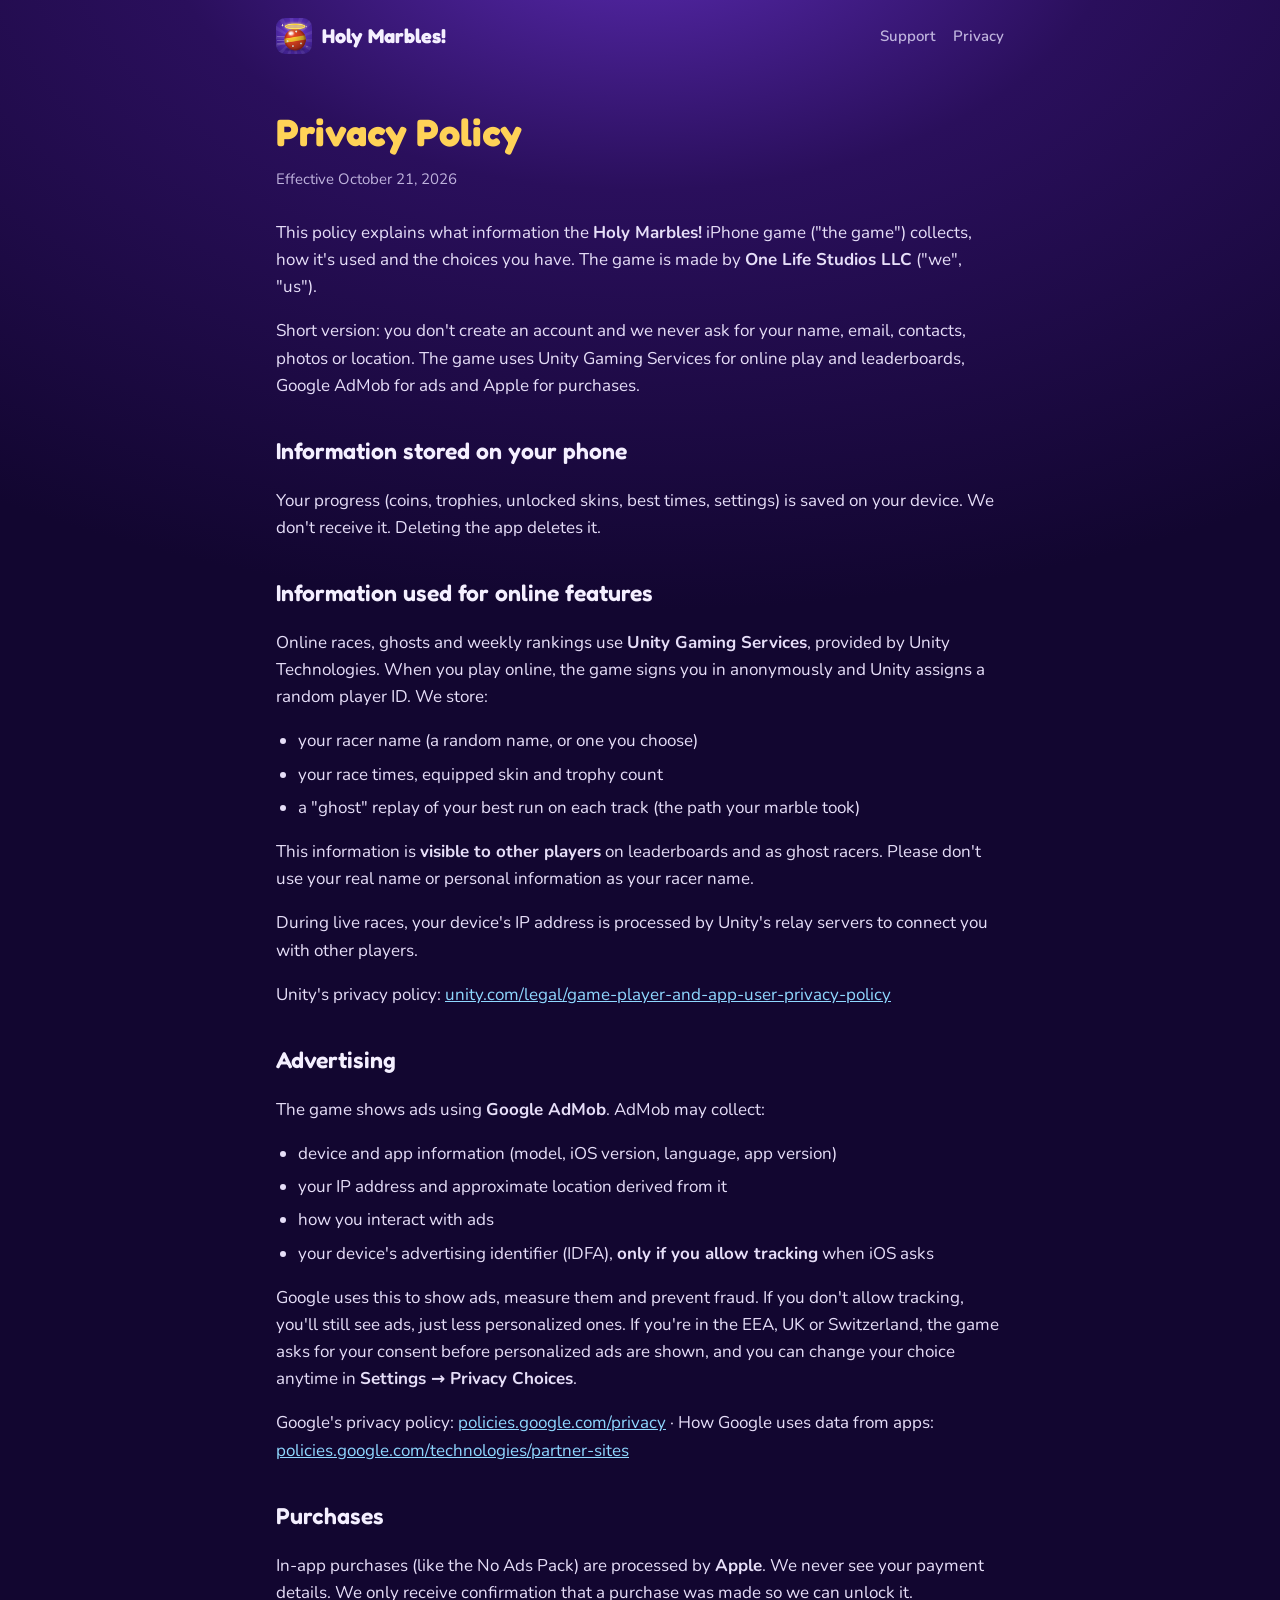
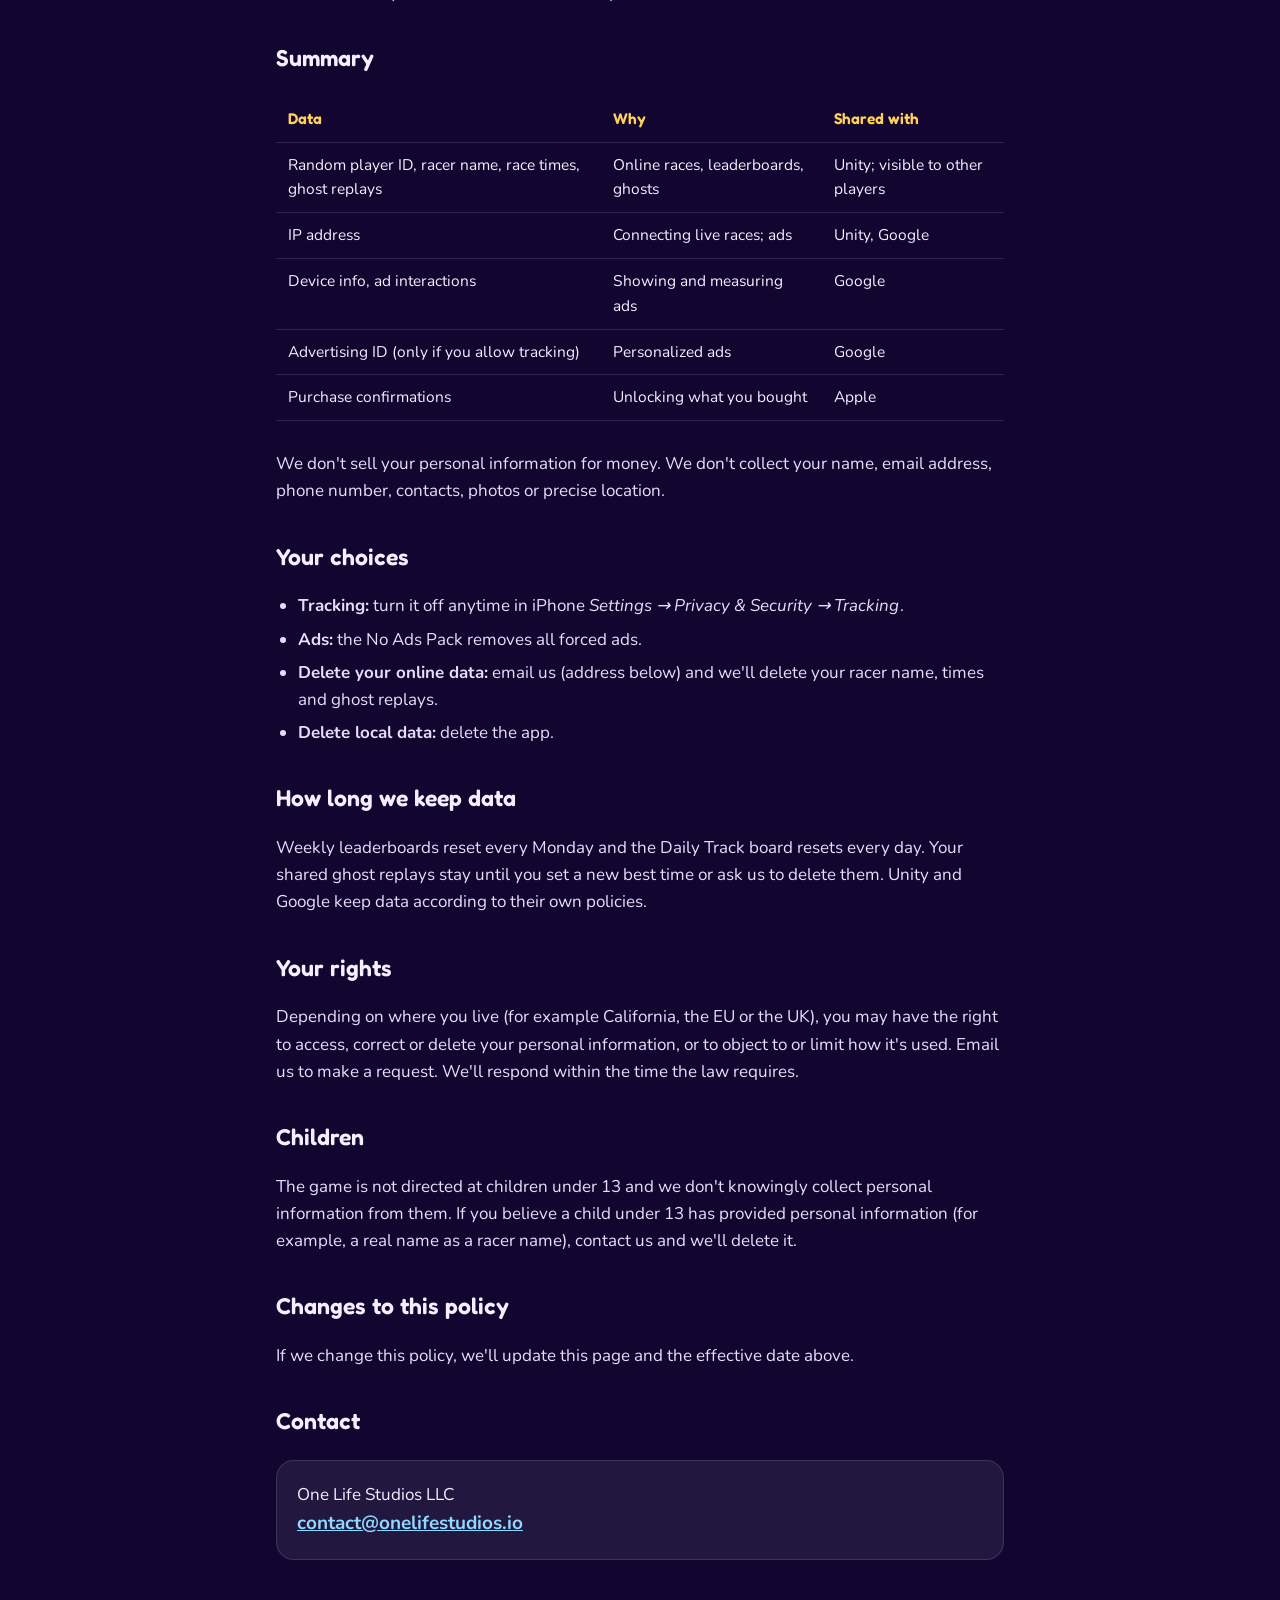
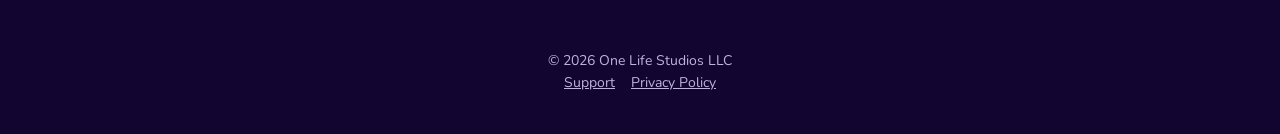
==== privacy/index.html @ 9f957c3b "Holy Marbles! website: home, support, privacy policy Co-Authored-By: Claude Opus 5.5 <noreply@anthro" ====
<!doctype html>
<html lang="en">
<head>
<meta charset="utf-8">
<meta name="viewport" content="width=device-width, initial-scale=1">
<title>Privacy Policy — Holy Marbles!</title>
<meta name="description" content="Privacy Policy for the Holy Marbles! iPhone game.">
<link rel="icon" href="../img/favicon.png">
<link rel="apple-touch-icon" href="../img/apple-touch-icon.png">
<link rel="stylesheet" href="../style.css">
</head>
<body>
<div class="wrap">
  <header class="top">
    <a class="brand" href="../"><img src="../img/favicon.png" alt=""><span>Holy Marbles!</span></a>
    <nav><a href="../support/">Support</a><a href="../privacy/">Privacy</a></nav>
  </header>

  <article class="doc">
    <h1>Privacy Policy</h1>
    <p class="updated">Effective October 21, 2026</p>

    <p>This policy explains what information the <strong>Holy Marbles!</strong> iPhone game ("the game") collects, how it's used and the choices you have. The game is made by <strong>One Life Studios LLC</strong> ("we", "us").</p>
    <p>Short version: you don't create an account and we never ask for your name, email, contacts, photos or location. The game uses Unity Gaming Services for online play and leaderboards, Google AdMob for ads and Apple for purchases.</p>

    <h2>Information stored on your phone</h2>
    <p>Your progress (coins, trophies, unlocked skins, best times, settings) is saved on your device. We don't receive it. Deleting the app deletes it.</p>

    <h2>Information used for online features</h2>
    <p>Online races, ghosts and weekly rankings use <strong>Unity Gaming Services</strong>, provided by Unity Technologies. When you play online, the game signs you in anonymously and Unity assigns a random player ID. We store:</p>
    <ul>
      <li>your racer name (a random name, or one you choose)</li>
      <li>your race times, equipped skin and trophy count</li>
      <li>a "ghost" replay of your best run on each track (the path your marble took)</li>
    </ul>
    <p>This information is <strong>visible to other players</strong> on leaderboards and as ghost racers. Please don't use your real name or personal information as your racer name.</p>
    <p>During live races, your device's IP address is processed by Unity's relay servers to connect you with other players.</p>
    <p>Unity's privacy policy: <a href="https://unity.com/legal/game-player-and-app-user-privacy-policy">unity.com/legal/game-player-and-app-user-privacy-policy</a></p>

    <h2>Advertising</h2>
    <p>The game shows ads using <strong>Google AdMob</strong>. AdMob may collect:</p>
    <ul>
      <li>device and app information (model, iOS version, language, app version)</li>
      <li>your IP address and approximate location derived from it</li>
      <li>how you interact with ads</li>
      <li>your device's advertising identifier (IDFA), <strong>only if you allow tracking</strong> when iOS asks</li>
    </ul>
    <p>Google uses this to show ads, measure them and prevent fraud. If you don't allow tracking, you'll still see ads, just less personalized ones. If you're in the EEA, UK or Switzerland, the game asks for your consent before personalized ads are shown, and you can change your choice anytime in <strong>Settings → Privacy Choices</strong>.</p>
    <p>Google's privacy policy: <a href="https://policies.google.com/privacy">policies.google.com/privacy</a> · How Google uses data from apps: <a href="https://policies.google.com/technologies/partner-sites">policies.google.com/technologies/partner-sites</a></p>

    <h2>Purchases</h2>
    <p>In-app purchases (like the No Ads Pack) are processed by <strong>Apple</strong>. We never see your payment details. We only receive confirmation that a purchase was made so we can unlock it.</p>

    <h2>Summary</h2>
    <div class="table-scroll">
    <table>
      <tr><th>Data</th><th>Why</th><th>Shared with</th></tr>
      <tr><td>Random player ID, racer name, race times, ghost replays</td><td>Online races, leaderboards, ghosts</td><td>Unity; visible to other players</td></tr>
      <tr><td>IP address</td><td>Connecting live races; ads</td><td>Unity, Google</td></tr>
      <tr><td>Device info, ad interactions</td><td>Showing and measuring ads</td><td>Google</td></tr>
      <tr><td>Advertising ID (only if you allow tracking)</td><td>Personalized ads</td><td>Google</td></tr>
      <tr><td>Purchase confirmations</td><td>Unlocking what you bought</td><td>Apple</td></tr>
    </table>
    </div>
    <p>We don't sell your personal information for money. We don't collect your name, email address, phone number, contacts, photos or precise location.</p>

    <h2>Your choices</h2>
    <ul>
      <li><strong>Tracking:</strong> turn it off anytime in iPhone <em>Settings → Privacy &amp; Security → Tracking</em>.</li>
      <li><strong>Ads:</strong> the No Ads Pack removes all forced ads.</li>
      <li><strong>Delete your online data:</strong> email us (address below) and we'll delete your racer name, times and ghost replays.</li>
      <li><strong>Delete local data:</strong> delete the app.</li>
    </ul>

    <h2>How long we keep data</h2>
    <p>Weekly leaderboards reset every Monday and the Daily Track board resets every day. Your shared ghost replays stay until you set a new best time or ask us to delete them. Unity and Google keep data according to their own policies.</p>

    <h2>Your rights</h2>
    <p>Depending on where you live (for example California, the EU or the UK), you may have the right to access, correct or delete your personal information, or to object to or limit how it's used. Email us to make a request. We'll respond within the time the law requires.</p>

    <h2>Children</h2>
    <p>The game is not directed at children under 13 and we don't knowingly collect personal information from them. If you believe a child under 13 has provided personal information (for example, a real name as a racer name), contact us and we'll delete it.</p>

    <h2>Changes to this policy</h2>
    <p>If we change this policy, we'll update this page and the effective date above.</p>

    <h2>Contact</h2>
    <div class="contact">
      One Life Studios LLC<br>
      <a href="mailto:contact@onelifestudios.io">contact@onelifestudios.io</a>
    </div>
  </article>

  <footer>
    © 2026 One Life Studios LLC
    <br><a href="../support/">Support</a><a href="../privacy/">Privacy Policy</a>
  </footer>
</div>
</body>
</html>
---- style.css ----
@import url('https://fonts.googleapis.com/css2?family=Fredoka:wght@500;600;700&family=Nunito:wght@400;600;700&display=swap');

:root {
  --bg-1: #2a0f5c;
  --bg-2: #120630;
  --card: rgba(255, 255, 255, 0.07);
  --card-border: rgba(255, 255, 255, 0.12);
  --text: #f4efff;
  --muted: #bfb3dd;
  --gold: #ffd257;
  --gold-deep: #f5a623;
  --link: #8fd8ff;
}

* { box-sizing: border-box; }

html, body { margin: 0; padding: 0; }

body {
  background: radial-gradient(1200px 700px at 50% -10%, #5b2bb3 0%, var(--bg-1) 40%, var(--bg-2) 100%) fixed;
  background-color: var(--bg-2);
  color: var(--text);
  font-family: 'Nunito', system-ui, -apple-system, sans-serif;
  font-size: 17px;
  line-height: 1.6;
  min-height: 100vh;
}

a { color: var(--link); }

.wrap { max-width: 760px; margin: 0 auto; padding: 0 16px; }

header.top {
  display: flex; align-items: center; justify-content: space-between;
  padding: 18px 0;
}
header.top a.brand {
  display: flex; align-items: center; gap: 10px;
  font-family: 'Fredoka', sans-serif; font-weight: 700; font-size: 20px;
  color: var(--text); text-decoration: none;
}
header.top a.brand img { width: 36px; height: 36px; border-radius: 9px; }
header.top nav a {
  color: var(--muted); text-decoration: none; margin-left: 18px; font-weight: 600; font-size: 15px;
}
header.top nav a:hover { color: var(--text); }

.hero { text-align: center; padding: 40px 0 24px; }
.hero img.icon {
  width: 168px; height: 168px; border-radius: 38px;
  box-shadow: 0 18px 50px rgba(0, 0, 0, 0.45), 0 0 0 1px rgba(255,255,255,0.08);
}
.hero h1 {
  font-family: 'Fredoka', sans-serif; font-weight: 700;
  font-size: clamp(44px, 9vw, 72px); line-height: 1.05;
  margin: 28px 0 10px;
  color: var(--gold);
  text-shadow: 0 4px 0 #b86b00, 0 10px 30px rgba(0,0,0,0.4);
}
.hero p.tag { font-size: 20px; color: var(--muted); margin: 0 auto 28px; max-width: 520px; }

.btn {
  display: inline-block; font-family: 'Fredoka', sans-serif; font-weight: 600; font-size: 19px;
  padding: 14px 28px; border-radius: 16px; text-decoration: none;
  background: linear-gradient(180deg, var(--gold), var(--gold-deep)); color: #3a1a00;
  box-shadow: 0 5px 0 #b86b00;
}
.btn.soon { opacity: 0.85; cursor: default; }

.features {
  display: grid; grid-template-columns: repeat(auto-fit, minmax(210px, 1fr)); gap: 14px;
  margin: 44px 0;
}
.card {
  background: var(--card); border: 1px solid var(--card-border); border-radius: 18px; padding: 18px 20px;
}
.card h3 { font-family: 'Fredoka', sans-serif; font-weight: 600; margin: 0 0 6px; font-size: 19px; color: var(--gold); }
.card p { margin: 0; color: var(--muted); font-size: 15.5px; }

article.doc { padding: 20px 0 40px; }
article.doc h1 { font-family: 'Fredoka', sans-serif; font-weight: 700; font-size: 38px; margin: 10px 0 4px; color: var(--gold); }
article.doc .updated { color: var(--muted); margin: 0 0 28px; font-size: 15px; }
article.doc h2 { font-family: 'Fredoka', sans-serif; font-weight: 600; font-size: 23px; margin: 34px 0 8px; }
article.doc p, article.doc li { color: #e6def8; }
article.doc ul { padding-left: 22px; }
article.doc li { margin: 6px 0; }
article.doc table { width: 100%; border-collapse: collapse; margin: 12px 0; font-size: 15.5px; }
article.doc th, article.doc td { text-align: left; padding: 10px 12px; border-bottom: 1px solid var(--card-border); vertical-align: top; }
article.doc th { color: var(--gold); font-family: 'Fredoka', sans-serif; font-weight: 600; }
.table-scroll { overflow-x: auto; }

details { background: var(--card); border: 1px solid var(--card-border); border-radius: 14px; padding: 14px 18px; margin: 10px 0; }
details summary { cursor: pointer; font-weight: 700; }
details p { margin: 10px 0 0; }

.contact { background: var(--card); border: 1px solid var(--card-border); border-radius: 18px; padding: 20px; margin: 20px 0; }
.contact a { font-weight: 700; font-size: 19px; }

footer { text-align: center; color: var(--muted); font-size: 14px; padding: 30px 0 40px; }
footer a { color: var(--muted); margin: 0 8px; }

@media (max-width: 520px) {
  header.top nav a { margin-left: 12px; font-size: 14px; }
  header.top a.brand span { display: none; }
}
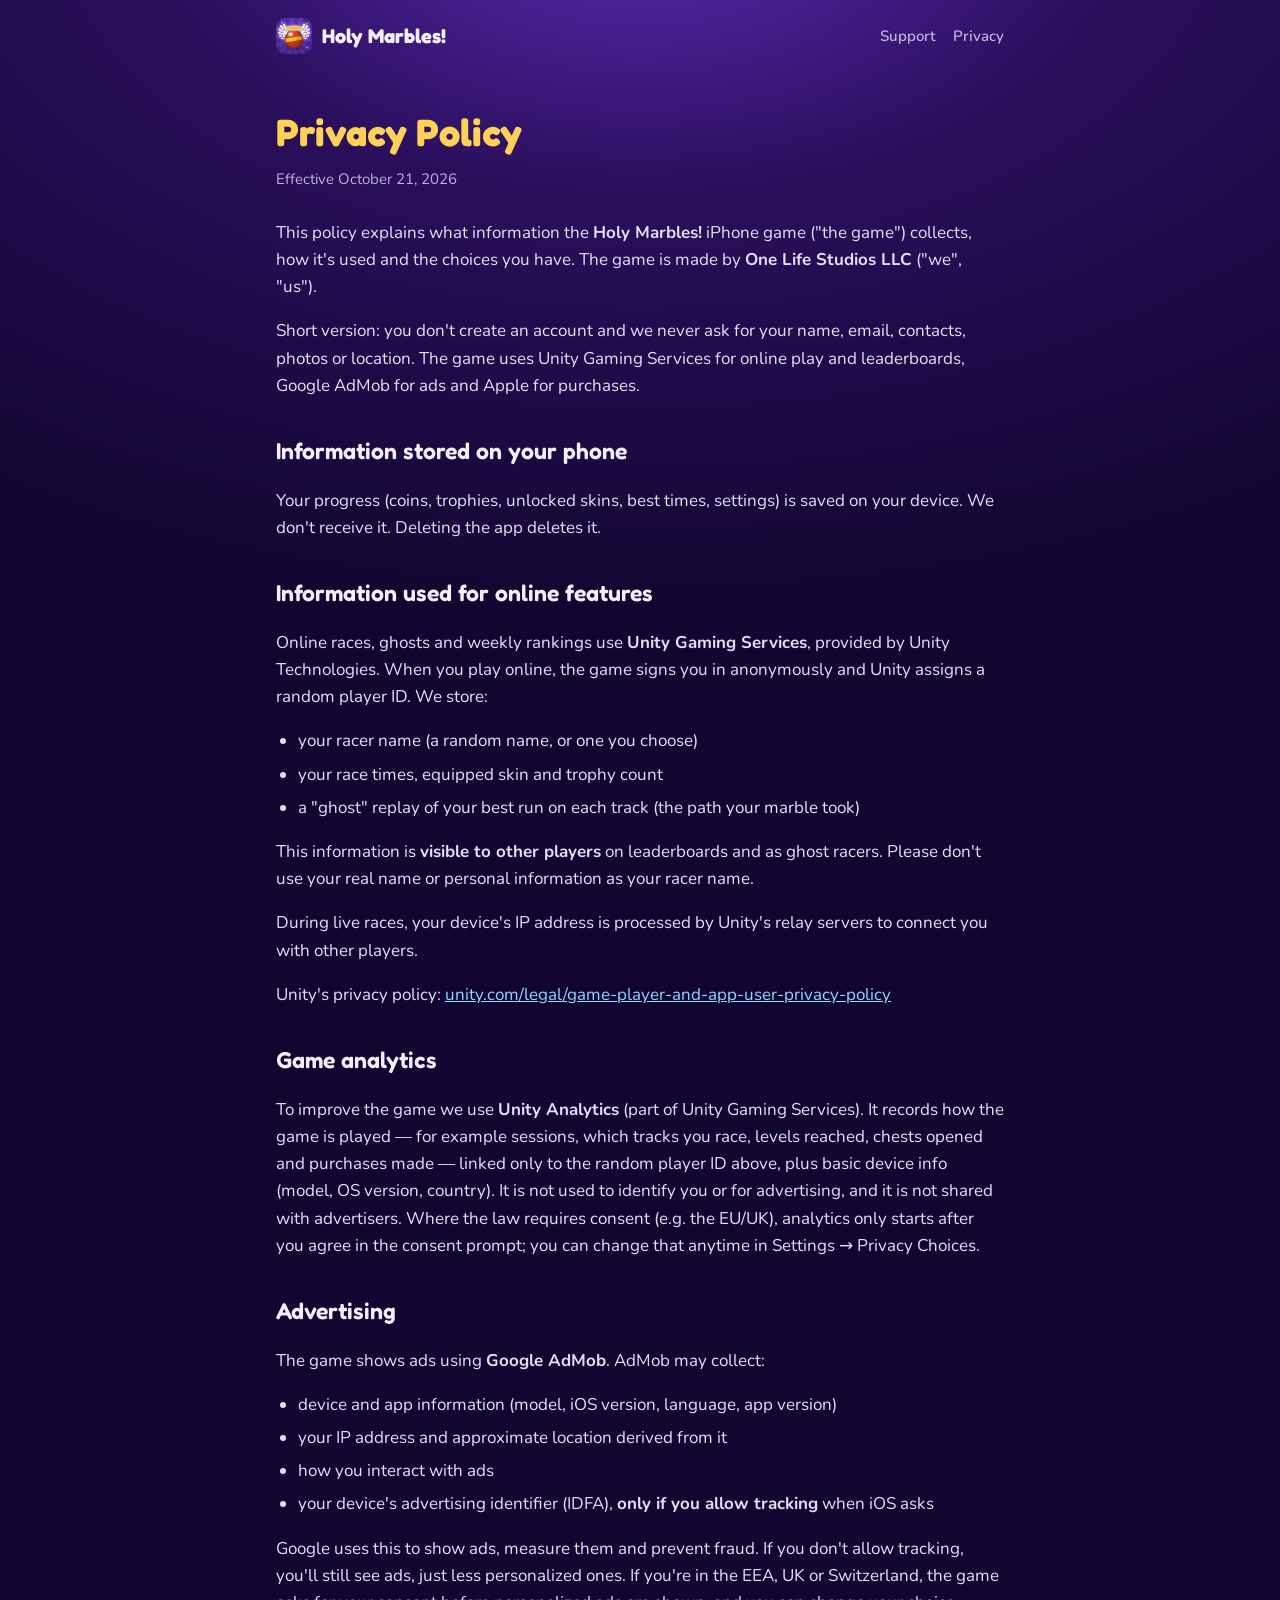
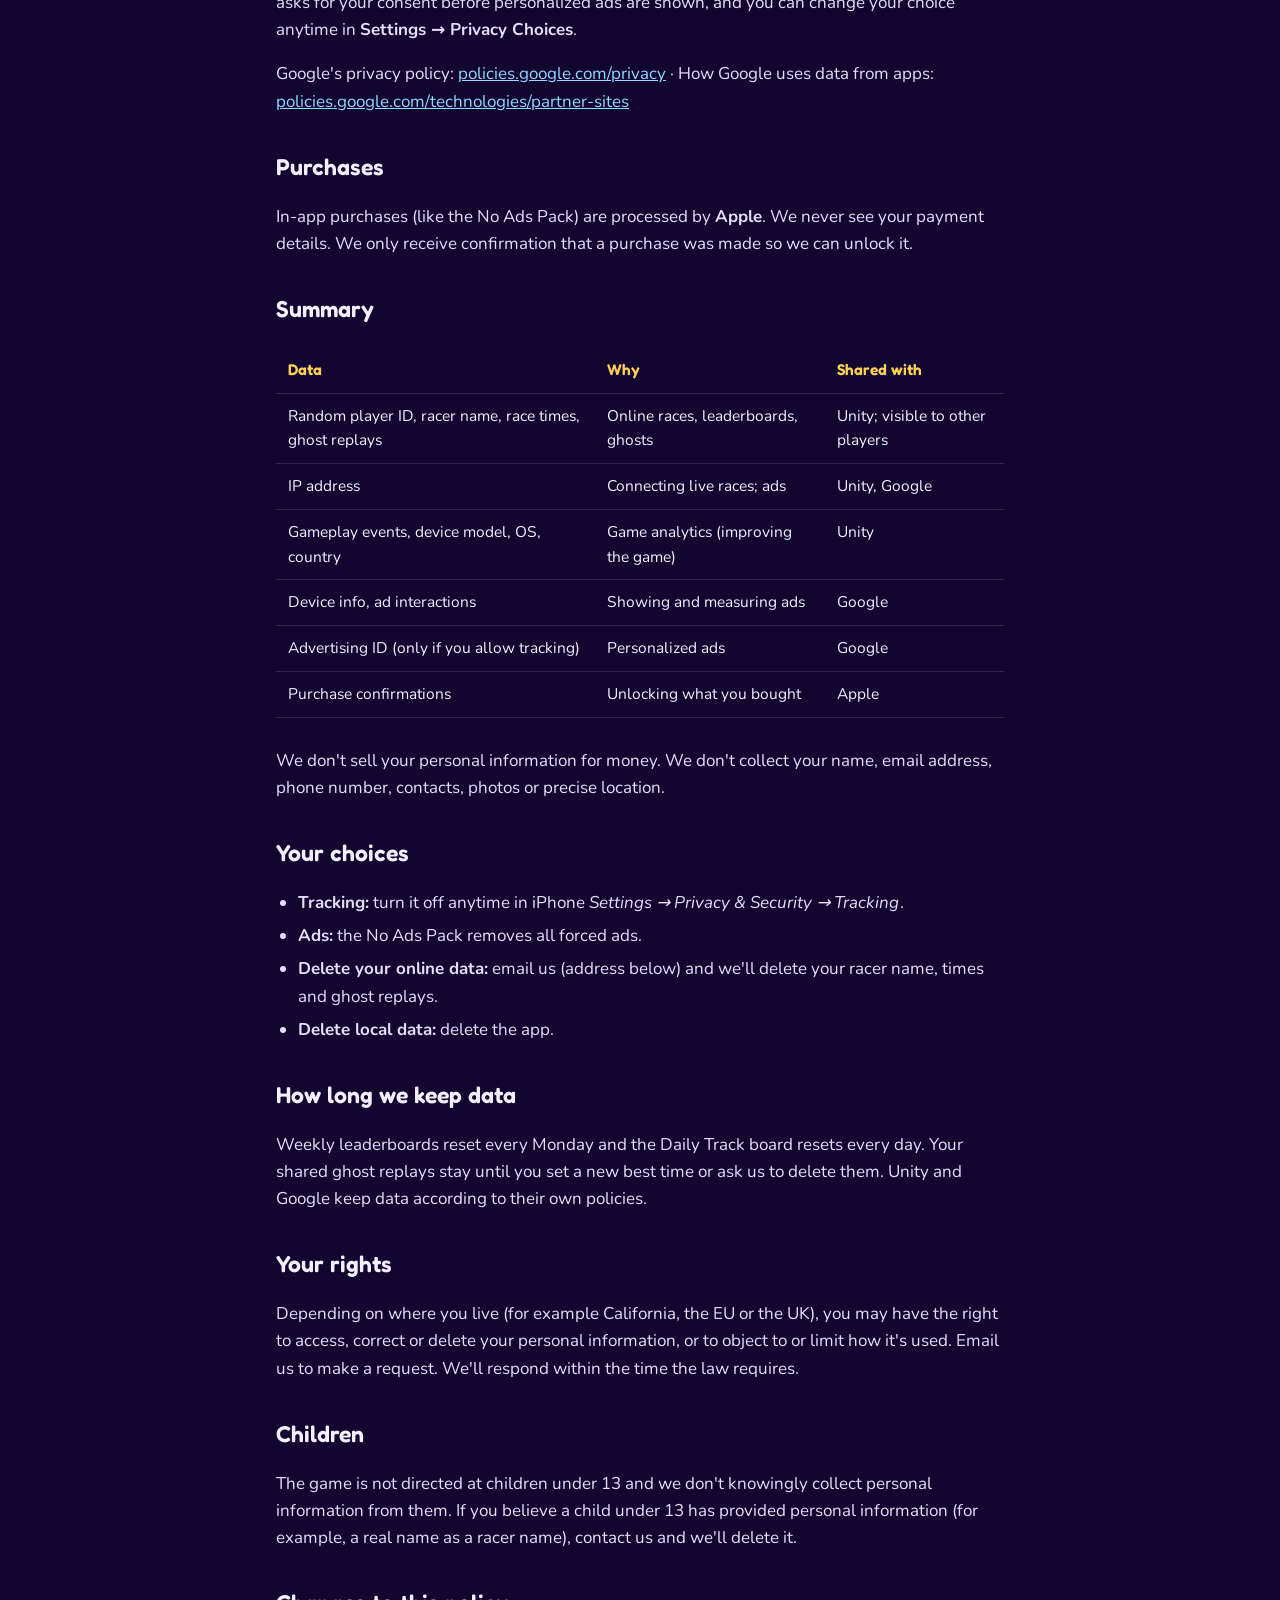
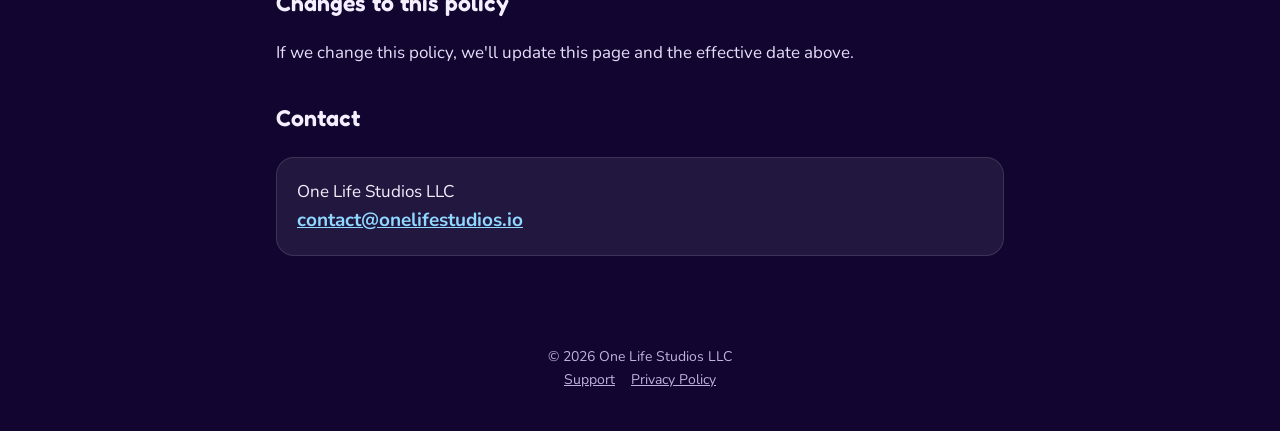
==== commit 47d6ef3a: "Privacy: Unity Analytics Co-Authored-By: Claude Opus 5.5 <noreply@anthropic.com> Claude-Session: htt" ====
--- a/privacy/index.html
+++ b/privacy/index.html
@@ -37,6 +37,9 @@
     <p>During live races, your device's IP address is processed by Unity's relay servers to connect you with other players.</p>
     <p>Unity's privacy policy: <a href="https://unity.com/legal/game-player-and-app-user-privacy-policy">unity.com/legal/game-player-and-app-user-privacy-policy</a></p>
 
+    <h2>Game analytics</h2>
+    <p>To improve the game we use <strong>Unity Analytics</strong> (part of Unity Gaming Services). It records how the game is played — for example sessions, which tracks you race, levels reached, chests opened and purchases made — linked only to the random player ID above, plus basic device info (model, OS version, country). It is not used to identify you or for advertising, and it is not shared with advertisers. Where the law requires consent (e.g. the EU/UK), analytics only starts after you agree in the consent prompt; you can change that anytime in Settings → Privacy Choices.</p>
+
     <h2>Advertising</h2>
     <p>The game shows ads using <strong>Google AdMob</strong>. AdMob may collect:</p>
     <ul>
@@ -57,6 +60,7 @@
       <tr><th>Data</th><th>Why</th><th>Shared with</th></tr>
       <tr><td>Random player ID, racer name, race times, ghost replays</td><td>Online races, leaderboards, ghosts</td><td>Unity; visible to other players</td></tr>
       <tr><td>IP address</td><td>Connecting live races; ads</td><td>Unity, Google</td></tr>
+      <tr><td>Gameplay events, device model, OS, country</td><td>Game analytics (improving the game)</td><td>Unity</td></tr>
       <tr><td>Device info, ad interactions</td><td>Showing and measuring ads</td><td>Google</td></tr>
       <tr><td>Advertising ID (only if you allow tracking)</td><td>Personalized ads</td><td>Google</td></tr>
       <tr><td>Purchase confirmations</td><td>Unlocking what you bought</td><td>Apple</td></tr>
